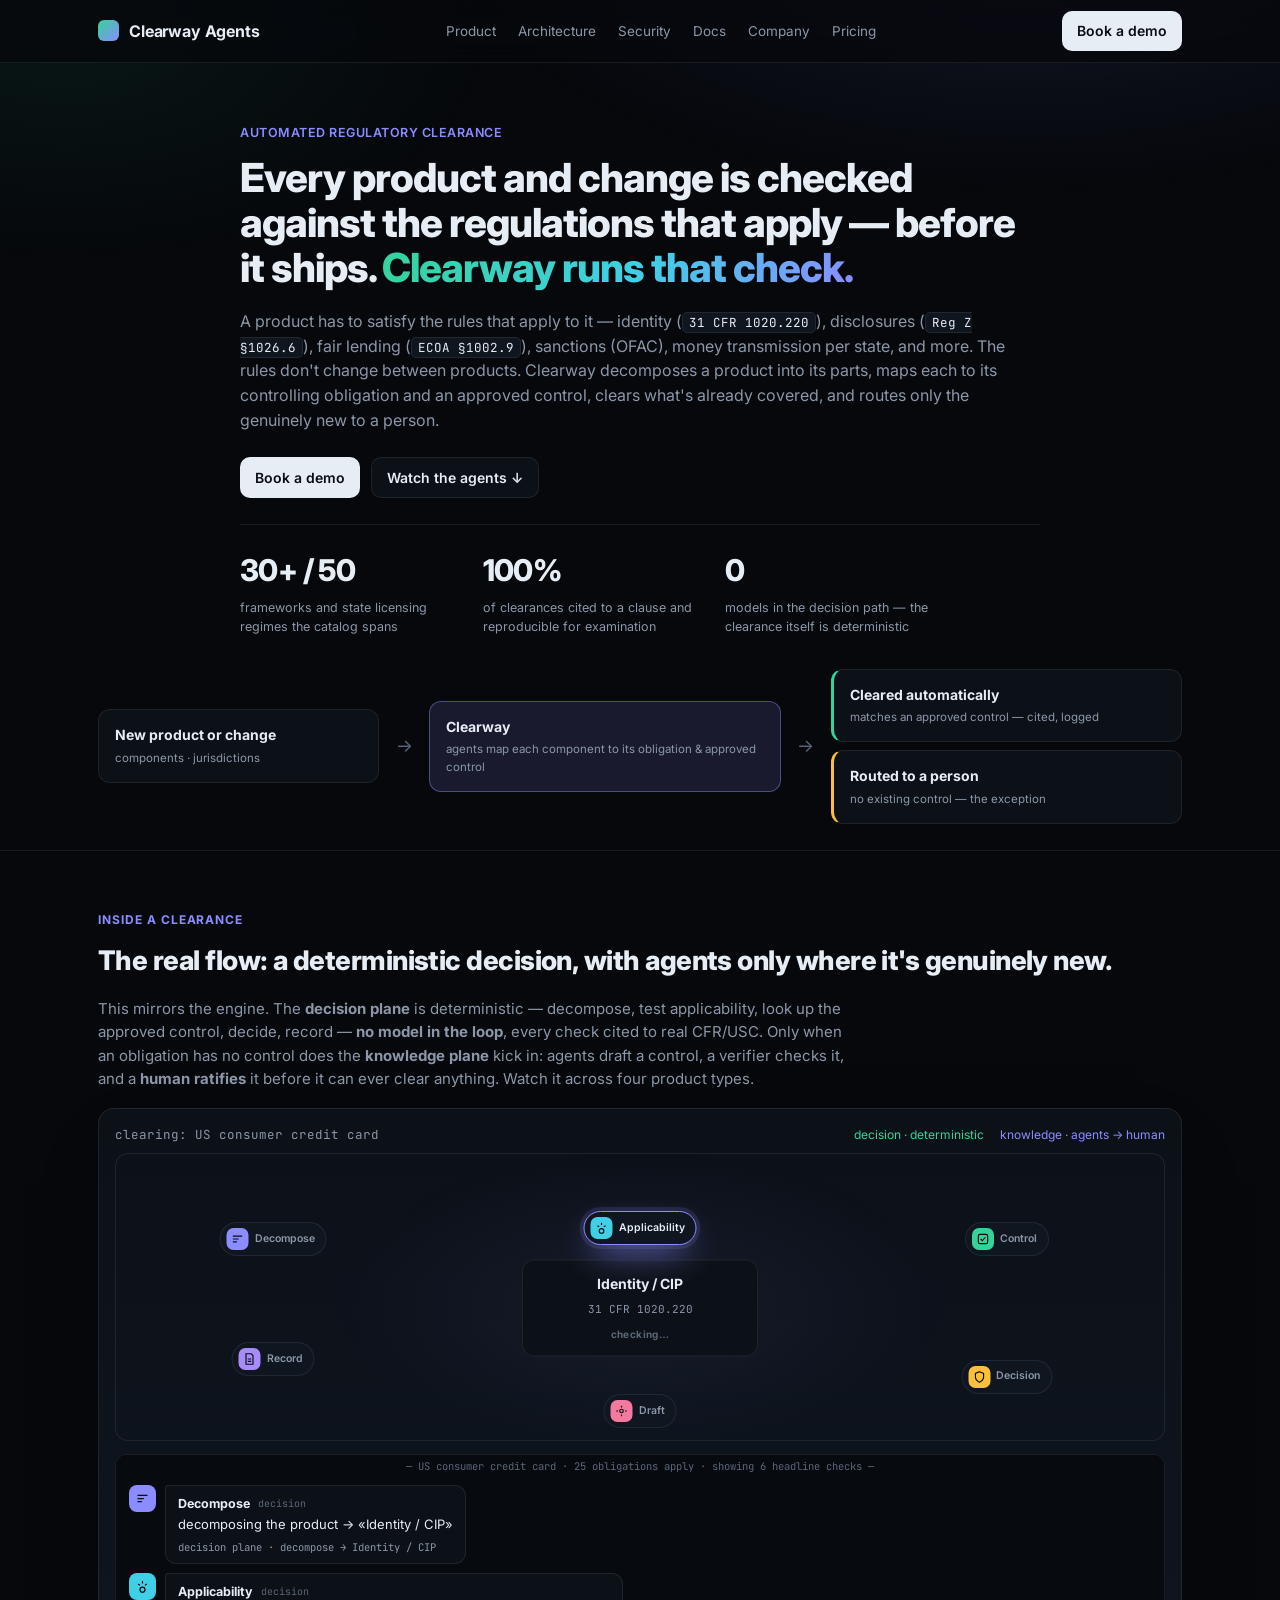
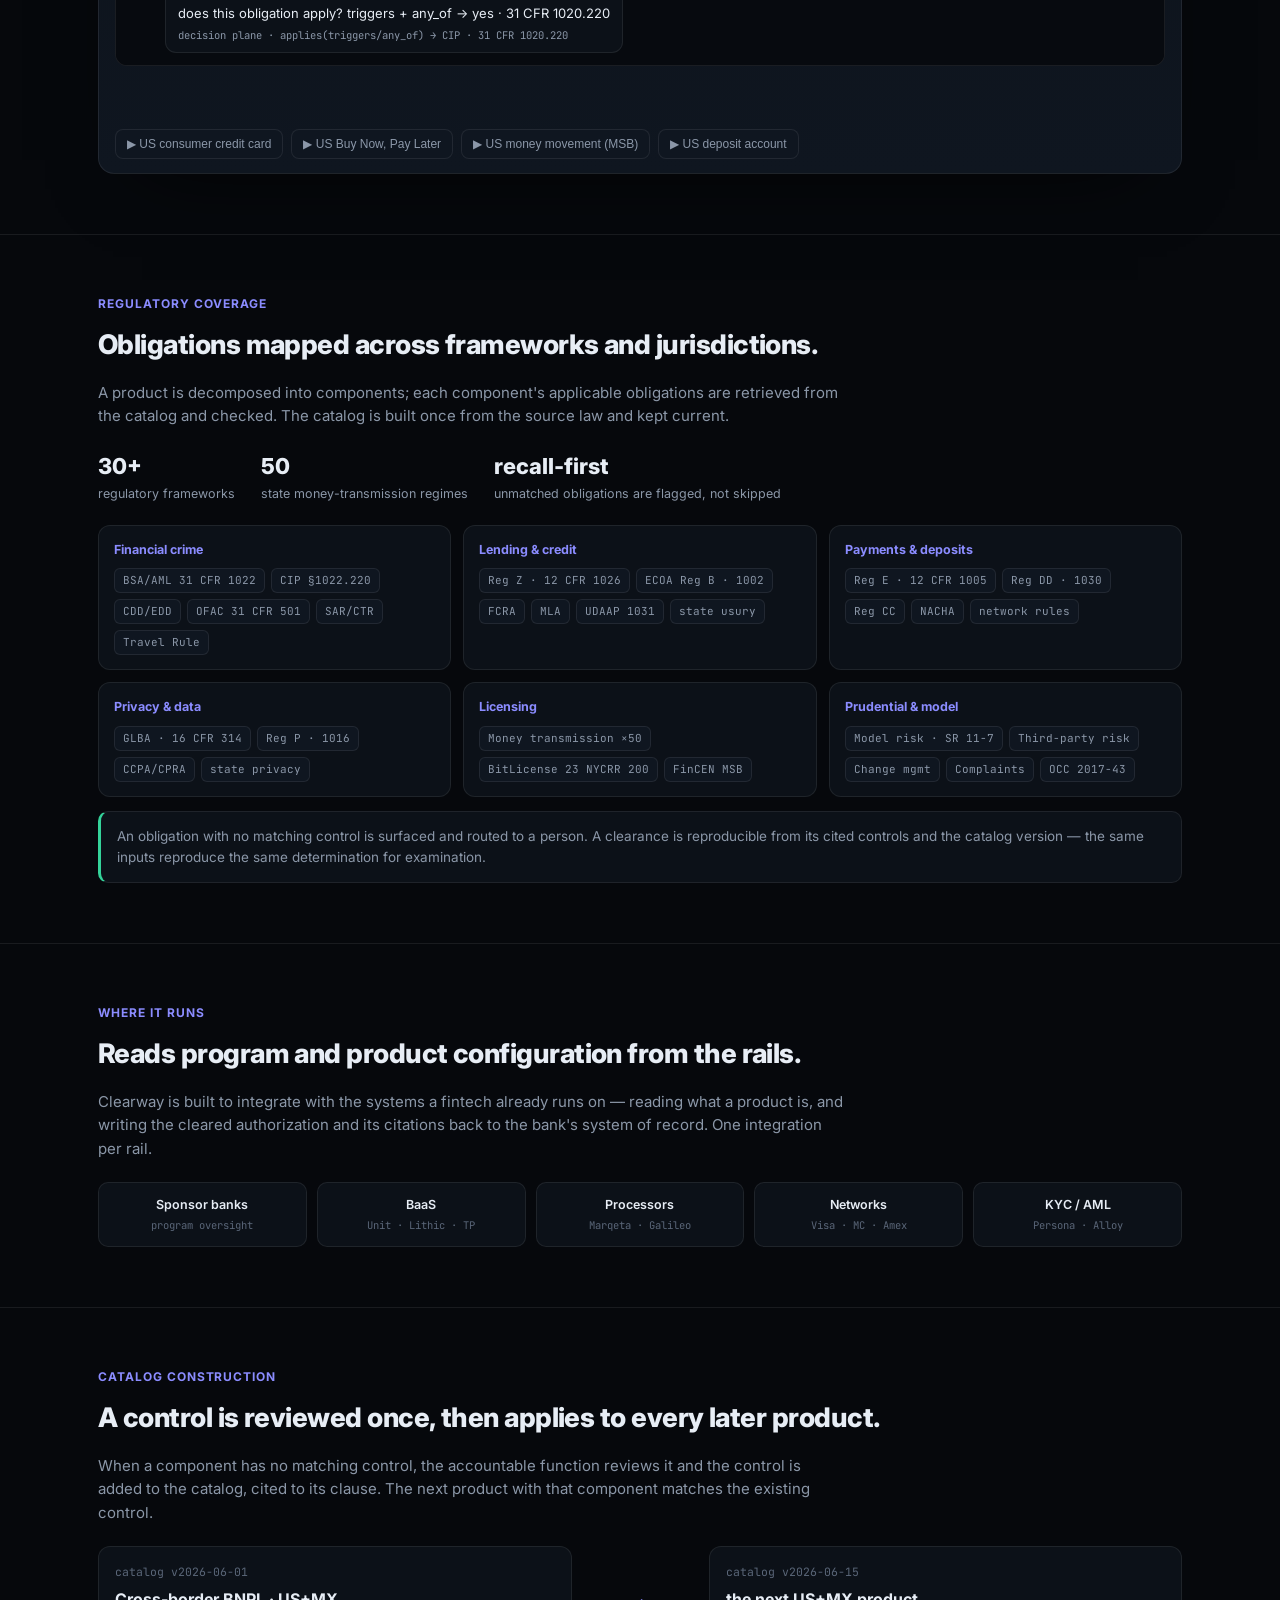
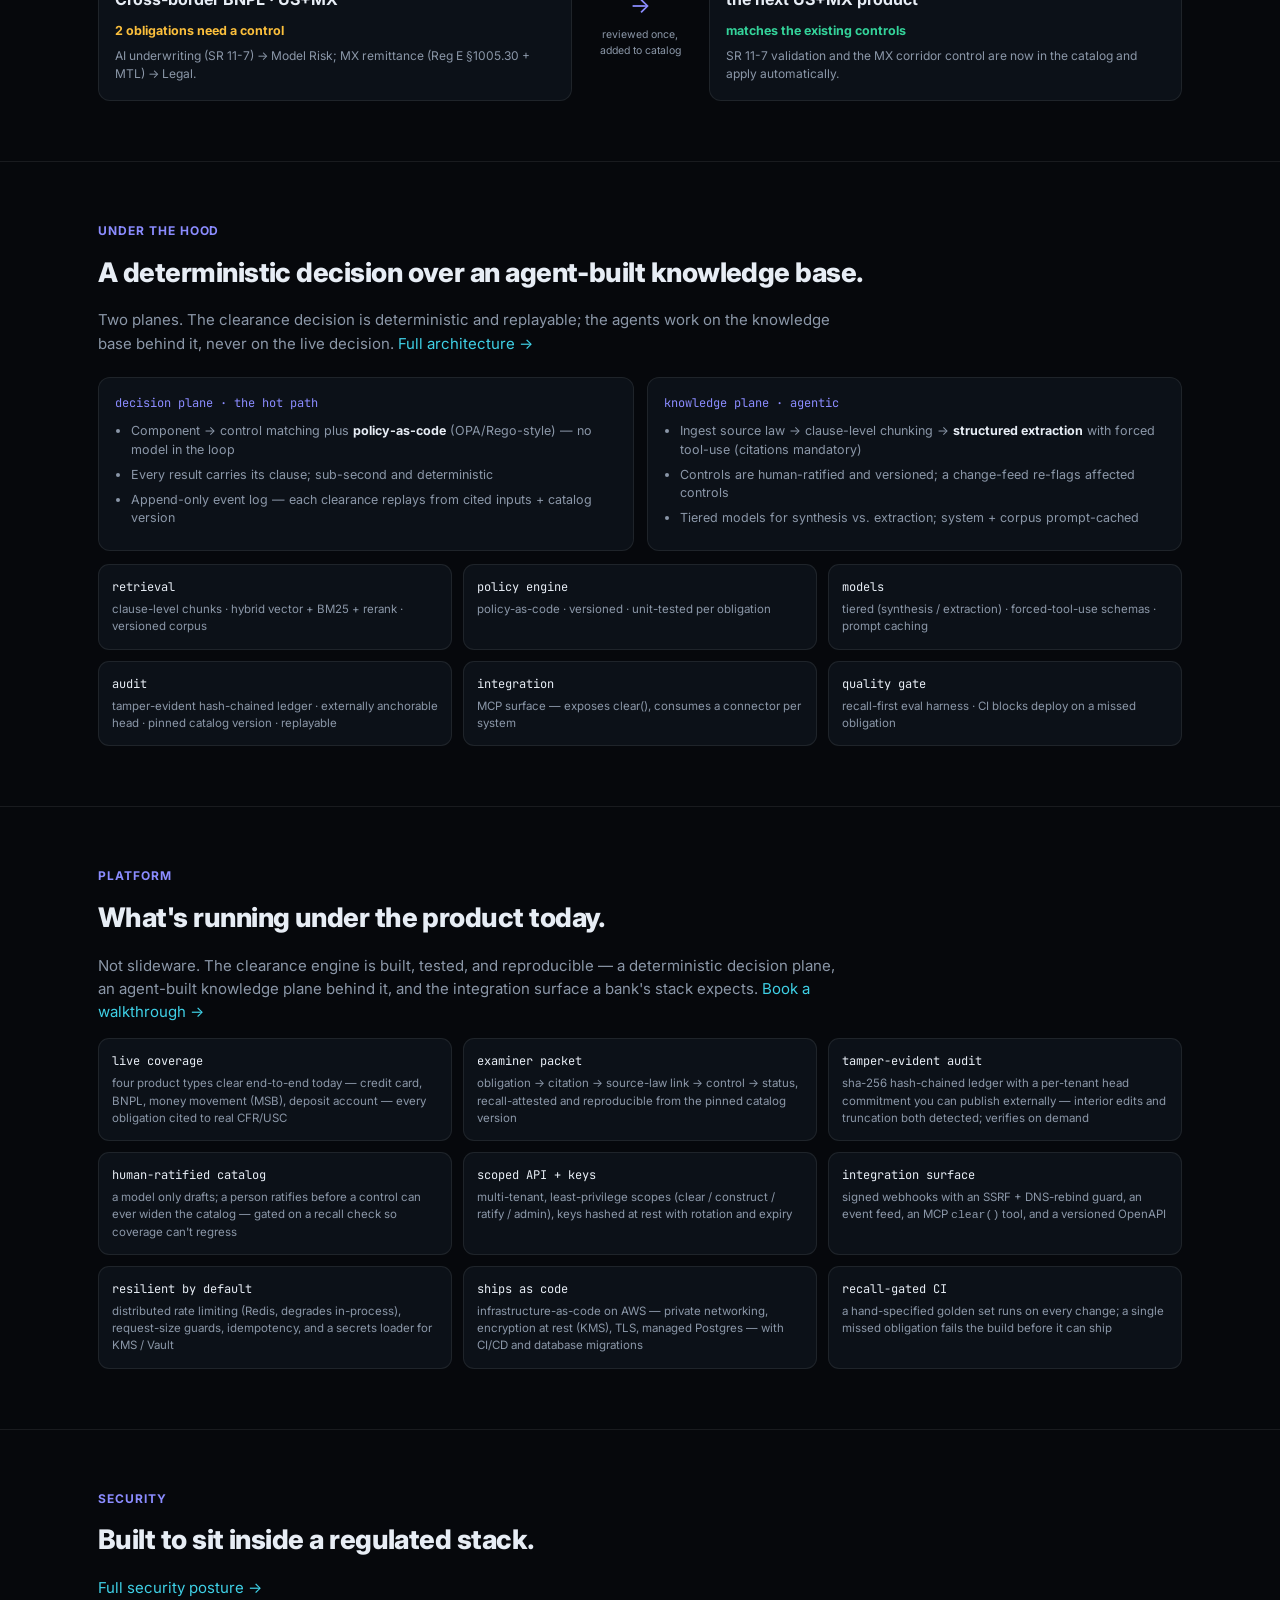
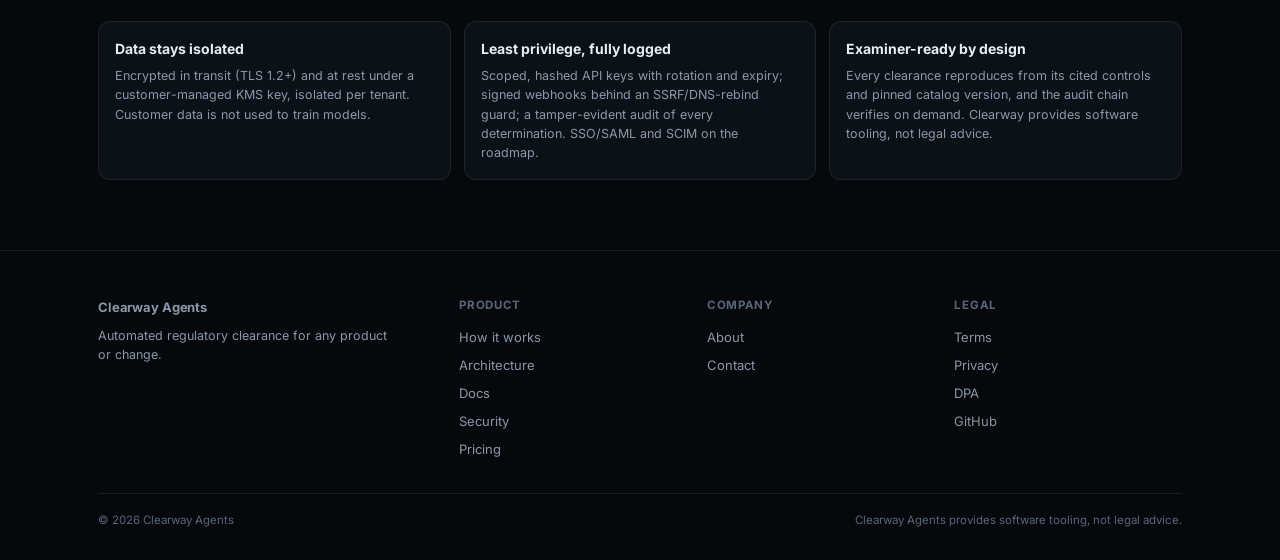
==== index.html @ 65c3081e "Clearway marketing — rendered site (source: private clearway-demo)" ====
<!DOCTYPE html>
<html lang="en">
<head>
<meta charset="UTF-8" />
<meta name="viewport" content="width=device-width, initial-scale=1.0" />
<title>Clearway Agents — automated regulatory clearance</title>
<meta name="description" content="Clearway Agents runs the regulatory clearance check on every product and change — mapping each part to its controlling obligation and an approved control, clearing what's covered and routing only the genuinely new to a person." />
<link rel="canonical" href="https://clearwayagents.ai/" />
<meta property="og:title" content="Clearway Agents — automated regulatory clearance" />
<meta property="og:description" content="Agents map every product to its controlling obligation and an approved control, clear what's covered, and route only the genuinely new to a person." />
<meta property="og:type" content="website" />
<meta property="og:url" content="https://clearwayagents.ai/" />
<meta property="og:image" content="https://clearwayagents.ai/og.svg" />
<meta name="twitter:card" content="summary_large_image" />
<link rel="icon" href="data:image/svg+xml,<svg xmlns='http://www.w3.org/2000/svg' viewBox='0 0 32 32'><rect width='32' height='32' rx='8' fill='%238b8cff'/><rect x='9' y='9' width='14' height='14' rx='4' fill='%2334d39a'/></svg>" />
<link rel="preconnect" href="https://fonts.googleapis.com" />
<link rel="preconnect" href="https://fonts.gstatic.com" crossorigin />
<link href="https://fonts.googleapis.com/css2?family=Inter:wght@400;500;600;700;800&family=JetBrains+Mono:wght@400;500&display=swap" rel="stylesheet" />
<link rel="stylesheet" href="styles.css" />
</head>
<body>

<nav><div class="wrap nav">
  <a class="brand" href="index.html"><span class="mark"></span> Clearway Agents</a>
  <div class="navlinks">
    <a href="product.html">Product</a>
    <a href="architecture.html">Architecture</a>
    <a href="security.html">Security</a>
    <a href="docs.html">Docs</a>
    <a href="company.html">Company</a>
    <a href="pricing.html">Pricing</a>
  </div>
  <a class="btn primary" href="mailto:hello@clearwayagents.ai">Book a demo</a>
</div></nav>

<header class="wrap hero">
  <div class="kicker">Automated regulatory clearance</div>
  <h1>Every product and change is checked against the regulations that apply — before it ships. <span class="g">Clearway runs that check.</span></h1>
  <p class="sub">A product has to satisfy the rules that apply to it — identity (<code>31 CFR 1020.220</code>),
    disclosures (<code>Reg Z §1026.6</code>), fair lending (<code>ECOA §1002.9</code>), sanctions (OFAC),
    money transmission per state, and more. The rules don't change between products. Clearway decomposes a
    product into its parts, maps each to its controlling obligation and an approved control, clears what's
    already covered, and routes only the genuinely new to a person.</p>
  <div class="cta-row">
    <a class="btn primary" href="mailto:hello@clearwayagents.ai">Book a demo</a>
    <a class="btn" href="#run">Watch the agents ↓</a>
  </div>
  <div class="stat">
    <div><div class="big">30+ / 50</div><div class="lbl">frameworks and state licensing regimes the catalog spans</div></div>
    <div><div class="big">100%</div><div class="lbl">of clearances cited to a clause and reproducible for examination</div></div>
    <div><div class="big">0</div><div class="lbl">models in the decision path — the clearance itself is deterministic</div></div>
  </div>
</header>

<section class="hlband"><div class="wrap">
  <div class="flow">
    <div class="fbox">New product or change<small>components · jurisdictions</small></div>
    <div class="far">→</div>
    <div class="fbox lit">Clearway<small>agents map each component to its obligation &amp; approved control</small></div>
    <div class="far">→</div>
    <div class="fsplit">
      <div class="fbox ok">Cleared automatically<small>matches an approved control — cited, logged</small></div>
      <div class="fbox warn">Routed to a person<small>no existing control — the exception</small></div>
    </div>
  </div>
</div></section>

<section class="band" id="run"><div class="wrap">
  <div class="eyebrow">Inside a clearance</div>
  <h2>The real flow: a deterministic decision, with agents only where it's genuinely new.</h2>
  <p class="lead">This mirrors the engine. The <b>decision plane</b> is deterministic — decompose, test applicability,
    look up the approved control, decide, record — <b>no model in the loop</b>, every check cited to real CFR/USC.
    Only when an obligation has no control does the <b>knowledge plane</b> kick in: agents draft a control, a verifier
    checks it, and a <b>human ratifies</b> it before it can ever clear anything. Watch it across four product types.</p>
  <div class="stage">
    <div class="stage-head">
      <span class="t mono" id="stageTitle">clearing: —</span>
      <span class="live" style="gap:16px">
        <span><span class="dot"></span> decision · deterministic</span>
        <span style="color:var(--violet)"><span class="dot" style="background:var(--violet)"></span> knowledge · agents → human</span>
      </span>
    </div>
    <div class="arena" id="arena">
      <div class="workcard" id="workcard"><div class="wt">—</div><div class="wo"></div><div class="ws"></div></div>
    </div>
    <div class="chat" id="chat"></div>
    <div class="road" id="road"></div>
    <div class="verdict" id="verdict"></div>
    <div class="runrow" id="runrow"></div>
  </div>
</div></section>

<section class="band" id="coverage"><div class="wrap">
  <div class="eyebrow">Regulatory coverage</div>
  <h2>Obligations mapped across frameworks and jurisdictions.</h2>
  <p class="lead">A product is decomposed into components; each component's applicable obligations are retrieved
    from the catalog and checked. The catalog is built once from the source law and kept current.</p>
  <div class="covstat">
    <div><b>30+</b>regulatory frameworks</div>
    <div><b>50</b>state money-transmission regimes</div>
    <div><b>recall-first</b>unmatched obligations are flagged, not skipped</div>
  </div>
  <div class="covgrid">
    <div class="covcol"><h4>Financial crime</h4><div class="cc"><span>BSA/AML 31 CFR 1022</span><span>CIP §1022.220</span><span>CDD/EDD</span><span>OFAC 31 CFR 501</span><span>SAR/CTR</span><span>Travel Rule</span></div></div>
    <div class="covcol"><h4>Lending &amp; credit</h4><div class="cc"><span>Reg Z · 12 CFR 1026</span><span>ECOA Reg B · 1002</span><span>FCRA</span><span>MLA</span><span>UDAAP 1031</span><span>state usury</span></div></div>
    <div class="covcol"><h4>Payments &amp; deposits</h4><div class="cc"><span>Reg E · 12 CFR 1005</span><span>Reg DD · 1030</span><span>Reg CC</span><span>NACHA</span><span>network rules</span></div></div>
    <div class="covcol"><h4>Privacy &amp; data</h4><div class="cc"><span>GLBA · 16 CFR 314</span><span>Reg P · 1016</span><span>CCPA/CPRA</span><span>state privacy</span></div></div>
    <div class="covcol"><h4>Licensing</h4><div class="cc"><span>Money transmission ×50</span><span>BitLicense 23 NYCRR 200</span><span>FinCEN MSB</span></div></div>
    <div class="covcol"><h4>Prudential &amp; model</h4><div class="cc"><span>Model risk · SR 11-7</span><span>Third-party risk</span><span>Change mgmt</span><span>Complaints</span><span>OCC 2017-43</span></div></div>
  </div>
  <div class="note">An obligation with no matching control is surfaced and routed to a person. A clearance is reproducible
    from its cited controls and the catalog version — the same inputs reproduce the same determination for examination.</div>
</div></section>

<section class="band"><div class="wrap">
  <div class="eyebrow">Where it runs</div>
  <h2>Reads program and product configuration from the rails.</h2>
  <p class="lead">Clearway is built to integrate with the systems a fintech already runs on — reading what a product is, and writing
    the cleared authorization and its citations back to the bank's system of record. One integration per rail.</p>
  <div class="rails">
    <div class="rail"><div class="rt">Sponsor banks</div><div class="rd">program oversight</div></div>
    <div class="rail"><div class="rt">BaaS</div><div class="rd">Unit · Lithic · TP</div></div>
    <div class="rail"><div class="rt">Processors</div><div class="rd">Marqeta · Galileo</div></div>
    <div class="rail"><div class="rt">Networks</div><div class="rd">Visa · MC · Amex</div></div>
    <div class="rail"><div class="rt">KYC / AML</div><div class="rd">Persona · Alloy</div></div>
  </div>
</div></section>

<section class="band"><div class="wrap">
  <div class="eyebrow">Catalog construction</div>
  <h2>A control is reviewed once, then applies to every later product.</h2>
  <p class="lead">When a component has no matching control, the accountable function reviews it and the control is added
    to the catalog, cited to its clause. The next product with that component matches the existing control.</p>
  <div class="fly">
    <div class="fcard"><div class="fv">catalog v2026-06-01</div><div class="fb">Cross-border BNPL · US+MX</div>
      <div style="color:var(--amber);font-weight:700;font-size:12.5px">2 obligations need a control</div>
      <div style="color:var(--muted);font-size:12px;margin-top:6px">AI underwriting (SR 11-7) → Model Risk; MX remittance (Reg E §1005.30 + MTL) → Legal.</div></div>
    <div class="arrow">→<small>reviewed once, added to catalog</small></div>
    <div class="fcard"><div class="fv">catalog v2026-06-15</div><div class="fb">the next US+MX product</div>
      <div style="color:var(--green);font-weight:700;font-size:12.5px">matches the existing controls</div>
      <div style="color:var(--muted);font-size:12px;margin-top:6px">SR 11-7 validation and the MX corridor control are now in the catalog and apply automatically.</div></div>
  </div>
</div></section>

<section class="band" id="hood"><div class="wrap">
  <div class="eyebrow">Under the hood</div>
  <h2>A deterministic decision over an agent-built knowledge base.</h2>
  <p class="lead">Two planes. The clearance decision is deterministic and replayable; the agents work on the
    knowledge base behind it, never on the live decision. <a href="architecture.html" style="color:var(--cyan)">Full architecture →</a></p>
  <div class="planes">
    <div class="plane">
      <div class="pt">decision plane · the hot path</div>
      <ul>
        <li>Component → control matching plus <b>policy-as-code</b> (OPA/Rego-style) — no model in the loop</li>
        <li>Every result carries its clause; sub-second and deterministic</li>
        <li>Append-only event log — each clearance replays from cited inputs + catalog version</li>
      </ul>
    </div>
    <div class="plane">
      <div class="pt">knowledge plane · agentic</div>
      <ul>
        <li>Ingest source law → clause-level chunking → <b>structured extraction</b> with forced tool-use (citations mandatory)</li>
        <li>Controls are human-ratified and versioned; a change-feed re-flags affected controls</li>
        <li>Tiered models for synthesis vs. extraction; system + corpus prompt-cached</li>
      </ul>
    </div>
  </div>
  <div class="stackgrid">
    <div class="sc"><div class="sk">retrieval</div>clause-level chunks · hybrid vector + BM25 + rerank · versioned corpus</div>
    <div class="sc"><div class="sk">policy engine</div>policy-as-code · versioned · unit-tested per obligation</div>
    <div class="sc"><div class="sk">models</div>tiered (synthesis / extraction) · forced-tool-use schemas · prompt caching</div>
    <div class="sc"><div class="sk">audit</div>tamper-evident hash-chained ledger · externally anchorable head · pinned catalog version · replayable</div>
    <div class="sc"><div class="sk">integration</div>MCP surface — exposes clear(), consumes a connector per system</div>
    <div class="sc"><div class="sk">quality gate</div>recall-first eval harness · CI blocks deploy on a missed obligation</div>
  </div>
</div></section>

<section class="band" id="platform"><div class="wrap">
  <div class="eyebrow">Platform</div>
  <h2>What's running under the product today.</h2>
  <p class="lead">Not slideware. The clearance engine is built, tested, and reproducible — a deterministic
    decision plane, an agent-built knowledge plane behind it, and the integration surface a bank's stack
    expects. <a href="mailto:hello@clearwayagents.ai" style="color:var(--cyan)">Book a walkthrough →</a></p>
  <div class="stackgrid">
    <div class="sc"><div class="sk">live coverage</div>four product types clear end-to-end today — credit card, BNPL, money movement (MSB), deposit account — every obligation cited to real CFR/USC</div>
    <div class="sc"><div class="sk">examiner packet</div>obligation → citation → source-law link → control → status, recall-attested and reproducible from the pinned catalog version</div>
    <div class="sc"><div class="sk">tamper-evident audit</div>sha-256 hash-chained ledger with a per-tenant head commitment you can publish externally — interior edits and truncation both detected; verifies on demand</div>
    <div class="sc"><div class="sk">human-ratified catalog</div>a model only drafts; a person ratifies before a control can ever widen the catalog — gated on a recall check so coverage can't regress</div>
    <div class="sc"><div class="sk">scoped API + keys</div>multi-tenant, least-privilege scopes (clear / construct / ratify / admin), keys hashed at rest with rotation and expiry</div>
    <div class="sc"><div class="sk">integration surface</div>signed webhooks with an SSRF + DNS-rebind guard, an event feed, an MCP <code>clear()</code> tool, and a versioned OpenAPI</div>
    <div class="sc"><div class="sk">resilient by default</div>distributed rate limiting (Redis, degrades in-process), request-size guards, idempotency, and a secrets loader for KMS / Vault</div>
    <div class="sc"><div class="sk">ships as code</div>infrastructure-as-code on AWS — private networking, encryption at rest (KMS), TLS, managed Postgres — with CI/CD and database migrations</div>
    <div class="sc"><div class="sk">recall-gated CI</div>a hand-specified golden set runs on every change; a single missed obligation fails the build before it can ship</div>
  </div>
</div></section>

<section class="band" id="security"><div class="wrap">
  <div class="eyebrow">Security</div>
  <h2>Built to sit inside a regulated stack.</h2>
  <p class="lead"><a href="security.html" style="color:var(--cyan)">Full security posture →</a></p>
  <div class="trust">
    <div class="tc"><div class="th">Data stays isolated</div><div class="td">Encrypted in transit (TLS 1.2+) and at rest under a customer-managed KMS key, isolated per tenant. Customer data is not used to train models.</div></div>
    <div class="tc"><div class="th">Least privilege, fully logged</div><div class="td">Scoped, hashed API keys with rotation and expiry; signed webhooks behind an SSRF/DNS-rebind guard; a tamper-evident audit of every determination. SSO/SAML and SCIM on the roadmap.</div></div>
    <div class="tc"><div class="th">Examiner-ready by design</div><div class="td">Every clearance reproduces from its cited controls and pinned catalog version, and the audit chain verifies on demand. Clearway provides software tooling, not legal advice.</div></div>
  </div>
</div></section>

<footer><div class="wrap">
  <div class="footgrid">
    <div class="fcol"><a class="brand" href="index.html"><span class="mark"></span> Clearway Agents</a><p>Automated regulatory clearance for any product or change.</p></div>
    <div class="fcol"><h5>Product</h5><a href="product.html">How it works</a><a href="architecture.html">Architecture</a><a href="docs.html">Docs</a><a href="security.html">Security</a><a href="pricing.html">Pricing</a></div>
    <div class="fcol"><h5>Company</h5><a href="company.html">About</a><a href="mailto:hello@clearwayagents.ai">Contact</a></div>
    <div class="fcol"><h5>Legal</h5><a href="terms.html">Terms</a><a href="privacy.html">Privacy</a><a href="dpa.html">DPA</a><a href="https://github.com/carlos-rdz/clearway-demo">GitHub</a></div>
  </div>
  <div class="footbar"><span>© 2026 Clearway Agents</span><span>Clearway Agents provides software tooling, not legal advice.</span></div>
</footer>

<script>
const ICON={
  intake:'<svg viewBox="0 0 24 24" fill="none" stroke="currentColor" stroke-width="2"><path d="M4 7h16M4 12h10M4 17h7"/></svg>',
  mcp:'<svg viewBox="0 0 24 24" fill="none" stroke="currentColor" stroke-width="2"><path d="M12 3v4M5 8l3 2M19 8l-3 2M12 21a4 4 0 100-8 4 4 0 000 8z"/></svg>',
  env:'<svg viewBox="0 0 24 24" fill="none" stroke="currentColor" stroke-width="2"><rect x="4" y="4" width="16" height="16" rx="3"/><path d="M8 12l3 3 5-6"/></svg>',
  pol:'<svg viewBox="0 0 24 24" fill="none" stroke="currentColor" stroke-width="2"><path d="M12 3l7 3v6c0 4-3 7-7 9-4-2-7-5-7-9V6z"/></svg>',
  llm:'<svg viewBox="0 0 24 24" fill="none" stroke="currentColor" stroke-width="2"><circle cx="12" cy="12" r="3"/><path d="M12 3v3M12 18v3M3 12h3M18 12h3"/></svg>',
  aud:'<svg viewBox="0 0 24 24" fill="none" stroke="currentColor" stroke-width="2"><path d="M6 3h9l3 3v15H6z"/><path d="M9 12h6M9 16h6"/></svg>'
};
const AGENTS=[{k:'intake',nm:'Intake'},{k:'mcp',nm:'Retrieval'},{k:'env',nm:'Envelope'},{k:'pol',nm:'Policy'},{k:'llm',nm:'Triage'},{k:'aud',nm:'Audit'}];
const ROLE=['Decompose','Applicability','Control','Decision','Draft','Record'];
// which plane each stage belongs to — the decision is deterministic; agents only work in the
// knowledge plane (drafting a control), and a human ratifies it.
const PLANE=['decision','decision','decision','decision · no model','knowledge · agentic','decision'];
const COLOR=['#8b8cff','#3fd0e6','#34d39a','#fbbf3c','#f4799e','#a78bfa'];
const ORBIT=[[15,30],[50,13],[85,30],[85,78],[50,90],[15,72]];

// Headline checks per product type — real obligation IDs, citations, controls and owners. These ~6
// are the watchable subset the agents walk on screen; the verdict shows the real applicable totals.
const PRODUCTS=[
 {name:'US consumer credit card',pt:'credit_card_us',result:'AUTO_CLEARED',
  comps:[
   {ref:'Identity / CIP',id:'CIP',cite:'31 CFR 1020.220',control:'cip_program',partner:'Compliance',state:'cleared'},
   {ref:'Sanctions screening',id:'OFAC',cite:'31 CFR Ch. V',control:'ofac_screening',partner:'Compliance',state:'cleared'},
   {ref:'Cost-of-credit disclosure',id:'REGZ-OPEN',cite:'12 CFR 1026.6(b)',control:'acct_opening_disclosures',partner:'Compliance',state:'cleared'},
   {ref:'Adverse action',id:'ECOA-AA',cite:'12 CFR 1002.9',control:'ecoa_adverse_action',partner:'Fair Lending',state:'cleared'},
   {ref:'Risk-based pricing',id:'FCRA-RBP',cite:'12 CFR 1022.72',control:'risk_based_pricing_notice',partner:'Compliance',state:'cleared'},
   {ref:'Data safeguards',id:'GLBA-SAFEGUARDS',cite:'16 CFR 314',control:'safeguards_program',partner:'Security',state:'cleared'}]},
 {name:'US Buy Now, Pay Later',pt:'bnpl_us',result:'DELTA_REVIEW',
  comps:[
   {ref:'Identity / CIP',id:'CIP',cite:'31 CFR 1020.220',control:'cip_program',partner:'Compliance',state:'cleared'},
   {ref:'Sanctions screening',id:'OFAC',cite:'31 CFR Ch. V',control:'ofac_screening',partner:'Compliance',state:'cleared'},
   {ref:'Closed-end disclosure · >4 installments',id:'BNPL-REGZ-CE',cite:'12 CFR 1026.18',control:'closed_end_disclosures',partner:'Compliance',state:'cleared'},
   {ref:'Military Lending Act',id:'MLA',cite:'32 CFR 232',control:'mla_compliance',partner:'Compliance',state:'cleared'},
   {ref:'Adverse action',id:'ECOA-AA',cite:'12 CFR 1002.9',control:'ecoa_adverse_action',partner:'Fair Lending',state:'cleared'},
   {ref:'State lending license',id:'STATE-LENDING',cite:'varies by state',control:'state_lending_review',partner:'Legal',state:'delta'}]},
 {name:'US money movement (MSB)',pt:'money_movement_us',result:'DELTA_REVIEW',
  comps:[
   {ref:'MSB registration',id:'MSB-REGISTER',cite:'31 CFR 1022.380',control:'msb_registration',partner:'Compliance',state:'cleared'},
   {ref:'AML program',id:'MSB-AML',cite:'31 CFR 1022.210',control:'aml_program',partner:'Compliance',state:'cleared'},
   {ref:'Travel Rule',id:'TRAVEL-RULE',cite:'31 CFR 1010.410(f)',control:'travel_rule',partner:'Compliance',state:'cleared'},
   {ref:'Remittance transfers',id:'REMITTANCE',cite:'12 CFR 1005.30',control:'remittance_rule',partner:'Compliance',state:'cleared'},
   {ref:'Sanctions screening',id:'OFAC',cite:'31 CFR Ch. V',control:'ofac_screening',partner:'Compliance',state:'cleared'},
   {ref:'State money transmission',id:'STATE-MTL',cite:'varies by state',control:'state_mtl_review',partner:'Legal',state:'delta'}]},
 {name:'US deposit account',pt:'deposit_account_us',result:'AUTO_CLEARED',
  comps:[
   {ref:'Identity / CIP',id:'CIP',cite:'31 CFR 1020.220',control:'cip_program',partner:'Compliance',state:'cleared'},
   {ref:'Account disclosures · TISA',id:'REGDD-OPEN',cite:'12 CFR 1030.4',control:'tisa_account_disclosures',partner:'Compliance',state:'cleared'},
   {ref:'Funds availability',id:'REGCC',cite:'12 CFR 229.10',control:'funds_availability',partner:'Operations',state:'cleared'},
   {ref:'Overdraft opt-in',id:'REGE-OVERDRAFT',cite:'12 CFR 1005.17',control:'overdraft_opt_in',partner:'Compliance',state:'cleared'},
   {ref:'FDIC official sign',id:'FDIC-SIGN',cite:'12 CFR 328.3',control:'fdic_signage',partner:'Compliance',state:'cleared'},
   {ref:'Data safeguards',id:'GLBA-SAFEGUARDS',cite:'16 CFR 314',control:'safeguards_program',partner:'Security',state:'cleared'}]}
];

// Real applicable totals per product type, baked in. The catalog itself lives with the PRODUCT
// (the private engine), never on this marketing site.
const TOTALS={credit_card_us:25,bnpl_us:16,money_movement_us:14,deposit_account_us:17};

const arena=document.getElementById('arena'),workcard=document.getElementById('workcard'),
  chat=document.getElementById('chat'),road=document.getElementById('road'),
  verdict=document.getElementById('verdict'),title=document.getElementById('stageTitle');
const sleep=ms=>new Promise(r=>setTimeout(r,ms));
let runToken=0,agents=[];

function buildAgents(){
  agents.forEach(a=>a.remove());agents=[];
  AGENTS.forEach((a,i)=>{const el=document.createElement('div');el.className='fa';
    el.style.left=ORBIT[i][0]+'%';el.style.top=ORBIT[i][1]+'%';el.style.animationDelay=(i*.4)+'s';
    el.innerHTML=`<span class="ic" style="background:${COLOR[i]}">${ICON[a.k]}</span><span class="lb">${ROLE[i]}</span>`;
    arena.appendChild(el);agents.push(el);});
}
buildAgents();

const clauseOf=c=>c.cite;
const partnerOf=c=>c.partner||'a reviewer';
const SAY=[
  c=>`decomposing the product → «${c.ref}»`,
  c=>`does this obligation apply? triggers + any_of → yes · ${c.cite}`,
  c=>c.state==='cleared'?`approved control in the pinned catalog: ${c.control}`:`no approved control for ${c.id} in this program yet`,
  c=>c.state==='cleared'?`deterministic match — ${c.cite} satisfied. No model in this decision.`:`deterministic — ${c.cite} isn't satisfied, so the engine can't self-clear it`,
  c=>c.state==='cleared'?`already covered — nothing for the agents to draft`:`now the agents work: draft a control, a verifier checks it, a human ratifies → ${partnerOf(c)}`,
  c=>`appending a hash-chained, recall-attested entry — replayable for an examiner`
];
const FACT=[
  c=>['',`decision plane · decompose → ${c.ref}`],
  c=>['',`decision plane · applies(triggers/any_of) → ${c.id} · ${c.cite}`],
  c=>c.state==='cleared'?['',`catalog · control ${c.control} ✓`]:['flag',`catalog · no control for ${c.id}`],
  c=>c.state==='cleared'?['ok',`decision · deterministic · ${c.cite} satisfied · 0 models`]:['flag',`decision · deterministic · ${c.cite} → route`],
  c=>c.state==='cleared'?['',`knowledge plane · idle — already covered`]:['flag',`knowledge plane · draft → verify → human ratify → ${partnerOf(c)}`],
  c=>['',`decision plane · audit · hash-chained · recall-attested · packet`]
];
function sysMsg(text){const m=document.createElement('div');m.className='sys';m.textContent=text;chat.appendChild(m);chat.scrollTop=chat.scrollHeight;}
function postMsg(i,c){
  const[kind,receipt]=FACT[i](c);
  const m=document.createElement('div');m.className='msg'+(kind?' '+kind:'');
  m.innerHTML=`<span class="av" style="background:${COLOR[i]};color:#0a0d13">${ICON[AGENTS[i].k]}</span>`+
    `<div class="bub"><div class="mh"><b>${ROLE[i]}</b><span class="ts">${PLANE[i]}</span></div>`+
    `<div class="mx">${SAY[i](c)}</div><div class="cz">${receipt}</div></div>`;
  chat.appendChild(m);chat.scrollTop=chat.scrollHeight;return kind;
}
function roadBlock(c){const b=document.createElement('div');b.className='block '+c.state;b.style.animation='fadeIn .35s both';
  b.innerHTML=`<div class="bt">${c.ref}<span class="st">${c.state==='cleared'?'CLEARED':'→ HUMAN'}</span></div><div class="bc">${c.cite}</div>`;
  road.appendChild(b);}

async function processComp(c,me){
  workcard.className='workcard';
  workcard.querySelector('.wt').textContent=c.ref;
  workcard.querySelector('.wo').textContent='';
  workcard.querySelector('.ws').textContent='checking…';
  for(let i=0;i<6;i++){
    if(me!==runToken)return;
    const ag=agents[i];
    // The knowledge-plane agent (Draft) only engages when an obligation has no control. For a
    // cleared item it stays idle in orbit — agents never touch a covered determination.
    const engage=!(i===4 && c.state==='cleared');
    if(engage){ag.style.left='50%';ag.style.top='26%';ag.classList.add('working');}
    postMsg(i,c);
    if(i===1)workcard.querySelector('.wo').textContent=clauseOf(c);
    if(i===3){const ok=c.state==='cleared';workcard.classList.add(ok?'cleared':'delta');
      workcard.querySelector('.ws').textContent=ok?'CLEARED':'→ ROUTED TO A PERSON';}
    const dwell=i===3?1200:(i===4?(c.state==='cleared'?650:1500):880);
    await sleep(dwell);
    if(me!==runToken)return;
    if(engage){ag.classList.remove('working');ag.style.left=ORBIT[i][0]+'%';ag.style.top=ORBIT[i][1]+'%';}
    await sleep(330);
  }
  roadBlock(c);
  await sleep(420);
}

const badge='display:inline-block;margin:6px 0 0 8px;padding:2px 9px;border-radius:20px;font-size:11px;font-weight:700;background:rgba(255,255,255,.06);color:var(--muted)';
async function run(idx){
  const me=++runToken,p=PRODUCTS[idx];
  title.textContent='clearing: '+p.name;
  chat.innerHTML='';road.innerHTML='';verdict.className='verdict';verdict.innerHTML='';
  agents.forEach((ag,i)=>{ag.classList.remove('working');ag.style.left=ORBIT[i][0]+'%';ag.style.top=ORBIT[i][1]+'%';});
  const total=TOTALS[p.pt]||p.comps.length, routed=p.comps.filter(c=>c.state==='delta').length, cleared=total-routed;
  sysMsg('— '+p.name+' · '+total+' obligations apply · showing '+p.comps.length+' headline checks —');
  await sleep(900);
  for(const c of p.comps){if(me!==runToken)return;await processComp(c,me);}
  if(me!==runToken)return;
  const auto=routed===0;
  const sum=`${total} obligations apply · ${cleared} cleared · ${routed} routed`;
  sysMsg(auto?'auto-cleared — 0 routed to a person':'delta review — '+routed+' routed to an owner');
  verdict.className='verdict show '+(auto?'cleared':'delta');
  verdict.innerHTML=`<span class="vt">${auto?'AUTO_CLEARED':'DELTA_REVIEW'}</span><span class="vs">${sum}</span>`+
    `<span style="${badge}">deterministic · 0 models</span><span style="${badge}">audit-chain ✓</span><span style="${badge}">reproducible · packet</span>`;
}

const runrow=document.getElementById('runrow');
PRODUCTS.forEach((p,i)=>{const b=document.createElement('button');b.className='chipbtn';
  b.textContent='▶ '+p.name;b.onclick=()=>{auto=false;run(i);};runrow.appendChild(b);});
let auto=true,loopIdx=0;
async function loop(){while(true){if(auto){await run(loopIdx);if(!auto)return;await sleep(3600);loopIdx=(loopIdx+1)%PRODUCTS.length;}else{await sleep(900);}}}
run(0).then(()=>{loopIdx=1;setTimeout(loop,3200);});
</script>
</body>
</html>
---- styles.css ----
:root{
  --bg:#06080c; --panel:#0c1118; --panel2:#0f1620; --border:rgba(255,255,255,.08);
  --text:#e7edf5; --muted:#8b97a8; --faint:#5a6678;
  --green:#34d39a; --green-dim:rgba(52,211,154,.12);
  --amber:#fbbf3c; --amber-dim:rgba(251,191,60,.12);
  --violet:#8b8cff; --violet-dim:rgba(139,140,255,.14); --cyan:#3fd0e6;
}
*{box-sizing:border-box}
html{scroll-behavior:smooth}
body{margin:0;background:var(--bg);color:var(--text);font-family:Inter,system-ui,sans-serif;-webkit-font-smoothing:antialiased;line-height:1.55;overflow-x:hidden}
body::before{content:"";position:fixed;inset:0;z-index:-1;pointer-events:none;
  background:radial-gradient(1000px 480px at 80% -10%,rgba(139,140,255,.12),transparent 60%),radial-gradient(720px 380px at 5% 4%,rgba(52,211,154,.07),transparent 60%);}
a{color:inherit;text-decoration:none}
.wrap{max-width:1140px;margin:0 auto;padding:0 28px}
.mono{font-family:"JetBrains Mono",monospace}

nav{position:sticky;top:0;z-index:50;backdrop-filter:blur(12px);background:rgba(6,8,12,.72);border-bottom:1px solid var(--border)}
.nav{display:flex;align-items:center;justify-content:space-between;height:62px}
.brand{display:flex;align-items:center;gap:10px;font-weight:700;letter-spacing:-.01em;color:var(--text)}
.mark{width:21px;height:21px;border-radius:6px;background:linear-gradient(135deg,var(--green),var(--violet));flex:none}
.navlinks{display:flex;gap:22px}
.navlinks a{font-size:13.5px;color:var(--muted);transition:.15s}.navlinks a:hover{color:var(--text)}
.btn{display:inline-flex;align-items:center;gap:8px;font-weight:600;font-size:14px;cursor:pointer;border-radius:10px;padding:9px 15px;border:1px solid var(--border);background:var(--panel);color:var(--text);transition:.16s}
.btn:hover{border-color:rgba(255,255,255,.22)}
.btn.primary{background:#e7edf5;color:#0a0d13;border:none}

header.hero{max-width:800px;padding:60px 0 26px}
h1{font-size:40px;line-height:1.12;letter-spacing:-.025em;margin:0;font-weight:800}
h1 .g{background:linear-gradient(120deg,var(--green),var(--cyan) 55%,var(--violet));-webkit-background-clip:text;background-clip:text;color:transparent}
.kicker{font-size:12.5px;font-weight:600;letter-spacing:.04em;color:var(--violet);text-transform:uppercase;margin-bottom:14px}
.sub{color:var(--muted);font-size:16px;margin:18px 0 24px}
.sub code,.prose code,.kv code{font-family:"JetBrains Mono",monospace;font-size:12.5px;color:var(--text);background:var(--panel2);border:1px solid var(--border);border-radius:5px;padding:1px 6px}
.cta-row{display:flex;gap:11px;flex-wrap:wrap}
.stat{margin-top:26px;display:flex;gap:30px;flex-wrap:wrap;border-top:1px solid var(--border);padding-top:22px}
.stat .big{font-size:30px;font-weight:800;letter-spacing:-.02em;color:var(--text)}
.stat .lbl{color:var(--muted);font-size:12.5px;max-width:17em;margin-top:4px}

.hlband{padding:6px 0 26px}
.flow{display:grid;grid-template-columns:1fr 30px 1.25fr 30px 1.25fr;gap:10px;align-items:center}
.fbox{border:1px solid var(--border);background:var(--panel);border-radius:12px;padding:14px 16px;font-weight:700;font-size:14px}
.fbox small{display:block;font-weight:400;font-size:11.5px;color:var(--muted);margin-top:4px}
.fbox.lit{border-color:rgba(139,140,255,.45);background:var(--violet-dim)}
.fsplit{display:grid;gap:8px}
.fbox.ok{border-left:3px solid var(--green)} .fbox.warn{border-left:3px solid var(--amber)}
.far{color:var(--faint);text-align:center;font-size:18px}

.stage{background:linear-gradient(180deg,var(--panel),var(--panel2));border:1px solid var(--border);border-radius:16px;padding:16px 16px 14px;box-shadow:0 30px 80px -44px rgba(0,0,0,.9);margin-top:18px}
.stage-head{display:flex;align-items:center;justify-content:space-between;margin-bottom:8px}
.stage-head .t{font-size:12.5px;color:var(--muted)}
.live{display:flex;align-items:center;gap:7px;font-size:12px;color:var(--green)}
.live .dot{width:7px;height:7px;border-radius:50%;background:var(--green);animation:ping 1.8s infinite}
@keyframes ping{0%{box-shadow:0 0 0 0 rgba(52,211,154,.5)}70%{box-shadow:0 0 0 7px rgba(52,211,154,0)}100%{box-shadow:0 0 0 0 rgba(52,211,154,0)}}

.arena{position:relative;height:288px;border:1px solid var(--border);border-radius:13px;overflow:hidden;background:radial-gradient(440px 220px at 50% 52%,rgba(139,140,255,.07),transparent 70%)}
.workcard{position:absolute;left:50%;top:54%;transform:translate(-50%,-50%);width:236px;border:1px solid var(--border);background:var(--panel);border-radius:12px;padding:13px 15px;text-align:center;z-index:1;transition:border-color .3s,box-shadow .3s}
.workcard .wt{font-weight:700;font-size:14px}
.workcard .wo{font-family:"JetBrains Mono",monospace;font-size:11px;color:var(--muted);margin-top:6px;min-height:14px}
.workcard .ws{margin-top:9px;font-size:10px;font-weight:700;letter-spacing:.04em;color:var(--faint)}
.workcard.cleared{border-color:rgba(52,211,154,.55);box-shadow:0 0 26px -10px var(--green)}.workcard.cleared .ws{color:var(--green)}
.workcard.delta{border-color:rgba(251,191,60,.55);box-shadow:0 0 26px -10px var(--amber)}.workcard.delta .ws{color:var(--amber)}
.fa{position:absolute;display:flex;align-items:center;gap:6px;transform:translate(-50%,-50%);border:1px solid var(--border);background:var(--panel2);border-radius:999px;padding:5px 11px 5px 6px;z-index:3;
  transition:left .6s cubic-bezier(.45,0,.25,1),top .6s cubic-bezier(.45,0,.25,1),box-shadow .3s,border-color .3s;animation:drift 4s ease-in-out infinite}
.fa .ic{width:22px;height:22px;border-radius:7px;display:flex;align-items:center;justify-content:center;color:#0a0d13}
.fa .ic svg{width:14px;height:14px}
.fa .lb{font-size:10.5px;font-weight:600;color:var(--muted);white-space:nowrap}
.fa.working{border-color:var(--violet);box-shadow:0 0 0 4px var(--violet-dim),0 14px 34px -10px var(--violet);z-index:6}
.fa.working .lb{color:var(--text)}
@keyframes drift{0%,100%{margin-top:0}50%{margin-top:-7px}}

.chat{height:212px;overflow-y:auto;background:#070a0f;border:1px solid var(--border);border-radius:12px;padding:12px 13px;margin-top:13px;display:flex;flex-direction:column;gap:9px}
.chat .sys{align-self:center;font-size:10.5px;color:var(--faint);font-family:"JetBrains Mono",monospace;padding:2px 0}
.msg{display:flex;gap:9px;align-items:flex-start;animation:msgin .3s both}
@keyframes msgin{from{opacity:0;transform:translateY(6px)}to{opacity:1;transform:none}}
.msg .av{width:27px;height:27px;border-radius:8px;flex:none;display:flex;align-items:center;justify-content:center}
.msg .av svg{width:15px;height:15px}
.msg .bub{background:var(--panel);border:1px solid var(--border);border-radius:11px;border-top-left-radius:3px;padding:8px 12px}
.msg .mh{display:flex;align-items:center;gap:8px;margin-bottom:2px}
.msg .mh b{font-size:12.5px}.msg .mh .ts{font-size:10px;color:var(--faint);font-family:"JetBrains Mono",monospace}
.msg .mx{font-size:13px;color:var(--text);line-height:1.45}
.msg .cz{margin-top:5px;font-size:10.5px;color:var(--muted);font-family:"JetBrains Mono",monospace}
.msg.flag .bub{border-color:rgba(251,191,60,.4)}.msg.ok .bub{border-color:rgba(52,211,154,.35)}

.road{display:flex;flex-wrap:wrap;gap:8px;margin-top:12px}
.block{flex:1;min-width:168px;border-radius:9px;border:1px solid var(--border);padding:9px 11px;background:var(--panel)}
.block.cleared{border-left:3px solid var(--green)}.block.delta{border-left:3px solid var(--amber);background:var(--amber-dim)}
.block .bt{font-weight:600;font-size:12.5px;display:flex;justify-content:space-between;gap:8px}
.block .bt .st{font-size:9.5px;font-weight:700;letter-spacing:.03em}
.block.cleared .st{color:var(--green)}.block.delta .st{color:var(--amber)}
.block .bc{font-size:10.5px;color:var(--muted);margin-top:3px;font-family:"JetBrains Mono",monospace}
.verdict{margin-top:12px;border-radius:10px;border:1px solid var(--border);padding:12px 14px;display:flex;align-items:center;justify-content:space-between;gap:10px;opacity:0}
.verdict.show{animation:fadeIn .4s forwards}@keyframes fadeIn{to{opacity:1}}
.verdict.cleared{border-color:rgba(52,211,154,.45);background:var(--green-dim)}.verdict.delta{border-color:rgba(251,191,60,.45);background:var(--amber-dim)}
.verdict .vt{font-weight:800;font-size:14px}.verdict.cleared .vt{color:var(--green)}.verdict.delta .vt{color:var(--amber)}
.verdict .vs{font-size:11.5px;color:var(--muted)}
.runrow{display:flex;gap:8px;margin-top:13px;flex-wrap:wrap}
.chipbtn{font-size:12px;cursor:pointer;border:1px solid var(--border);background:var(--panel2);border-radius:8px;padding:7px 11px;color:var(--muted);transition:.15s}
.chipbtn:hover{color:var(--text);border-color:rgba(255,255,255,.2)}

section.band{padding:60px 0;border-top:1px solid var(--border)}
.eyebrow{font-size:12px;font-weight:700;letter-spacing:.08em;text-transform:uppercase;color:var(--violet)}
h2{font-size:27px;letter-spacing:-.02em;margin:11px 0 8px;font-weight:800}
.lead{color:var(--muted);font-size:15px;max-width:50em}

.covstat{display:flex;gap:26px;margin-top:22px;flex-wrap:wrap}
.covstat div{font-size:12.5px;color:var(--muted)}.covstat b{display:block;color:var(--text);font-size:22px;font-weight:800}
.covgrid{display:grid;grid-template-columns:repeat(3,1fr);gap:12px;margin-top:22px}
.covcol{border:1px solid var(--border);background:var(--panel);border-radius:12px;padding:14px 15px}
.covcol h4{margin:0 0 9px;font-size:12.5px;color:var(--violet)}
.cc{display:flex;flex-wrap:wrap;gap:6px}
.cc span{font-size:11px;color:var(--muted);border:1px solid var(--border);border-radius:6px;padding:3px 8px;background:var(--panel2);font-family:"JetBrains Mono",monospace}
.hard{display:grid;grid-template-columns:repeat(5,1fr);gap:10px;margin-top:14px}
.hc{border:1px solid var(--border);border-radius:10px;padding:12px;background:var(--panel);font-size:11.5px;color:var(--muted);line-height:1.5}
.hc b{display:block;color:var(--text);font-size:12px;margin-bottom:4px}
.note{margin-top:14px;border:1px solid var(--border);border-left:3px solid var(--green);background:var(--panel);border-radius:10px;padding:14px 16px;font-size:13.5px;color:var(--muted)}
.note b{color:var(--text)}

.rails{display:grid;grid-template-columns:repeat(5,1fr);gap:10px;margin-top:22px}
.rail{border:1px solid var(--border);background:var(--panel);border-radius:10px;padding:12px;text-align:center}
.rail .rt{font-size:12.5px;font-weight:600}.rail .rd{font-size:10.5px;color:var(--faint);margin-top:3px;font-family:"JetBrains Mono",monospace}

.fly{margin-top:22px;display:grid;grid-template-columns:1fr auto 1fr;gap:16px;align-items:center}
.fcard{border:1px solid var(--border);background:var(--panel);border-radius:12px;padding:16px}
.fcard .fv{font-size:11.5px;color:var(--faint);font-family:"JetBrains Mono",monospace}.fcard .fb{font-weight:700;margin:6px 0 10px}
.arrow{font-size:22px;color:var(--violet);text-align:center}.arrow small{display:block;font-size:10.5px;color:var(--muted);margin-top:5px;max-width:10em}

.planes{display:grid;grid-template-columns:1fr 1fr;gap:13px;margin-top:22px}
.plane{border:1px solid var(--border);background:var(--panel);border-radius:12px;padding:16px}
.plane .pt{font-family:"JetBrains Mono",monospace;font-size:12px;color:var(--violet);margin-bottom:10px}
.plane ul{margin:0;padding-left:16px}.plane li{font-size:12.5px;color:var(--muted);margin-bottom:7px;line-height:1.45}.plane li b{color:var(--text)}
.stackgrid{display:grid;grid-template-columns:repeat(3,1fr);gap:11px;margin-top:13px}
.sc{border:1px solid var(--border);background:var(--panel);border-radius:11px;padding:13px;font-size:11.5px;color:var(--muted);line-height:1.5}
.sc .sk{font-family:"JetBrains Mono",monospace;font-size:12px;color:var(--text);margin-bottom:5px}

.trust{display:grid;grid-template-columns:repeat(3,1fr);gap:13px;margin-top:22px}
.tc{border:1px solid var(--border);background:var(--panel);border-radius:12px;padding:16px}
.tc .th{font-weight:700;font-size:14px;margin-bottom:6px}.tc .td{font-size:12.5px;color:var(--muted)}

footer{border-top:1px solid var(--border);padding:46px 0 30px;margin-top:10px}
.footgrid{display:grid;grid-template-columns:1.5fr 1fr 1fr 1fr;gap:20px;padding:0 0 26px}
.fcol h5{font-size:11.5px;text-transform:uppercase;letter-spacing:.06em;color:var(--faint);margin:0 0 12px}
.fcol a{display:block;font-size:13px;color:var(--muted);margin-bottom:8px;transition:.15s}.fcol a:hover{color:var(--text)}
.fcol .brand{margin-bottom:10px}.fcol p{font-size:12.5px;color:var(--muted);margin:0;max-width:24em;line-height:1.5}
.footbar{display:flex;justify-content:space-between;gap:14px;flex-wrap:wrap;border-top:1px solid var(--border);padding-top:18px;font-size:11.5px;color:var(--faint)}

/* ---- subpage primitives ---- */
.pagehead{padding:54px 0 30px;border-bottom:1px solid var(--border)}
.pagehead .kicker{margin-bottom:12px}
.pagehead h1{font-size:34px}
.pagehead .lead{margin-top:14px;font-size:16px}
.crumbs{font-size:12px;color:var(--faint);margin-bottom:16px}.crumbs a{color:var(--muted)}.crumbs a:hover{color:var(--text)}
.prose{max-width:760px;color:var(--muted);font-size:15px;line-height:1.7}
.prose h2{font-size:22px;margin:34px 0 10px;color:var(--text)}
.prose h3{font-size:16px;margin:26px 0 8px;color:var(--text)}
.prose p{margin:0 0 14px}
.prose ul,.prose ol{margin:0 0 16px;padding-left:20px}.prose li{margin-bottom:8px}
.prose a{color:var(--cyan);border-bottom:1px solid rgba(63,208,230,.3)}
.prose strong{color:var(--text)}
.prose hr{border:0;border-top:1px solid var(--border);margin:28px 0}
.prose small{color:var(--faint)}
pre{background:#05070b;border:1px solid var(--border);border-radius:11px;padding:14px 16px;overflow:auto;font-family:"JetBrains Mono",monospace;font-size:12.5px;line-height:1.6;color:var(--text);margin:0 0 16px}
pre .c{color:var(--faint)}pre .k{color:var(--violet)}pre .s{color:var(--green)}pre .n{color:var(--cyan)}
.tiers{display:grid;grid-template-columns:repeat(3,1fr);gap:14px;margin-top:24px}
.tier{border:1px solid var(--border);background:var(--panel);border-radius:14px;padding:22px}
.tier.feat{border-color:rgba(139,140,255,.45);background:linear-gradient(180deg,var(--violet-dim),transparent)}
.tier .tn{font-weight:700;font-size:16px}.tier .tp{font-size:26px;font-weight:800;margin:10px 0 4px}.tier .tp small{font-size:12px;color:var(--muted);font-weight:500}
.tier .td{font-size:12.5px;color:var(--muted);margin-bottom:14px;min-height:34px}
.tier ul{list-style:none;margin:0 0 18px;padding:0}.tier li{font-size:12.5px;color:var(--muted);margin-bottom:9px;padding-left:18px;position:relative}
.tier li::before{content:"→";position:absolute;left:0;color:var(--green)}
.team{display:grid;grid-template-columns:repeat(auto-fill,minmax(220px,1fr));gap:14px;margin-top:22px}
.member{border:1px solid var(--border);background:var(--panel);border-radius:12px;padding:16px}
.member .mn{font-weight:700;font-size:14px}.member .mr{font-size:12px;color:var(--violet);margin:2px 0 8px;font-family:"JetBrains Mono",monospace}.member .mb{font-size:12.5px;color:var(--muted);line-height:1.5}
.member.open{border-style:dashed}
.cards{display:grid;grid-template-columns:repeat(2,1fr);gap:13px;margin-top:22px}
.card{border:1px solid var(--border);background:var(--panel);border-radius:12px;padding:18px}
.card h3{margin:0 0 7px;font-size:15px}.card p{margin:0;font-size:13px;color:var(--muted);line-height:1.55}
.kv{display:grid;grid-template-columns:160px 1fr;gap:8px 18px;margin:18px 0;font-size:13px}
.kv dt{color:var(--faint);font-family:"JetBrains Mono",monospace;font-size:12px}.kv dd{margin:0;color:var(--muted)}
.posts{display:flex;flex-direction:column;gap:14px;margin-top:24px;max-width:760px}
.postcard{border:1px solid var(--border);background:var(--panel);border-radius:12px;padding:18px;transition:.16s}
.postcard:hover{border-color:rgba(255,255,255,.2)}
.postcard .pd{font-size:11.5px;color:var(--faint);font-family:"JetBrains Mono",monospace;margin-bottom:6px}
.postcard h3{margin:0 0 6px;font-size:17px}.postcard p{margin:0;font-size:13.5px;color:var(--muted)}
.bignum{display:grid;grid-template-columns:repeat(3,1fr);gap:14px;margin-top:24px}
.bignum .n{font-size:30px;font-weight:800;color:var(--text)}.bignum .l{font-size:12.5px;color:var(--muted);margin-top:4px;max-width:18em}
.cta-band{border:1px solid var(--border);background:linear-gradient(180deg,var(--violet-dim),transparent);border-radius:16px;padding:30px;margin:46px 0 0;text-align:center}
.cta-band h2{font-size:24px}.cta-band p{color:var(--muted);font-size:14px;margin:8px auto 18px;max-width:40em}
.disc{font-size:11.5px;color:var(--faint);margin-top:18px;border-top:1px solid var(--border);padding-top:14px;max-width:760px}

@media(max-width:900px){h1{font-size:32px}.flow{grid-template-columns:1fr}.far{transform:rotate(90deg)}.arena{height:330px}
  .covgrid{grid-template-columns:1fr}.hard{grid-template-columns:1fr 1fr}.rails{grid-template-columns:repeat(2,1fr)}
  .planes{grid-template-columns:1fr}.stackgrid{grid-template-columns:1fr}.trust{grid-template-columns:1fr}.fly{grid-template-columns:1fr}.arrow{transform:rotate(90deg)}
  .tiers{grid-template-columns:1fr}.cards{grid-template-columns:1fr}.kv{grid-template-columns:1fr}}
@media(max-width:760px){.navlinks{display:none}.footgrid{grid-template-columns:1fr 1fr}}
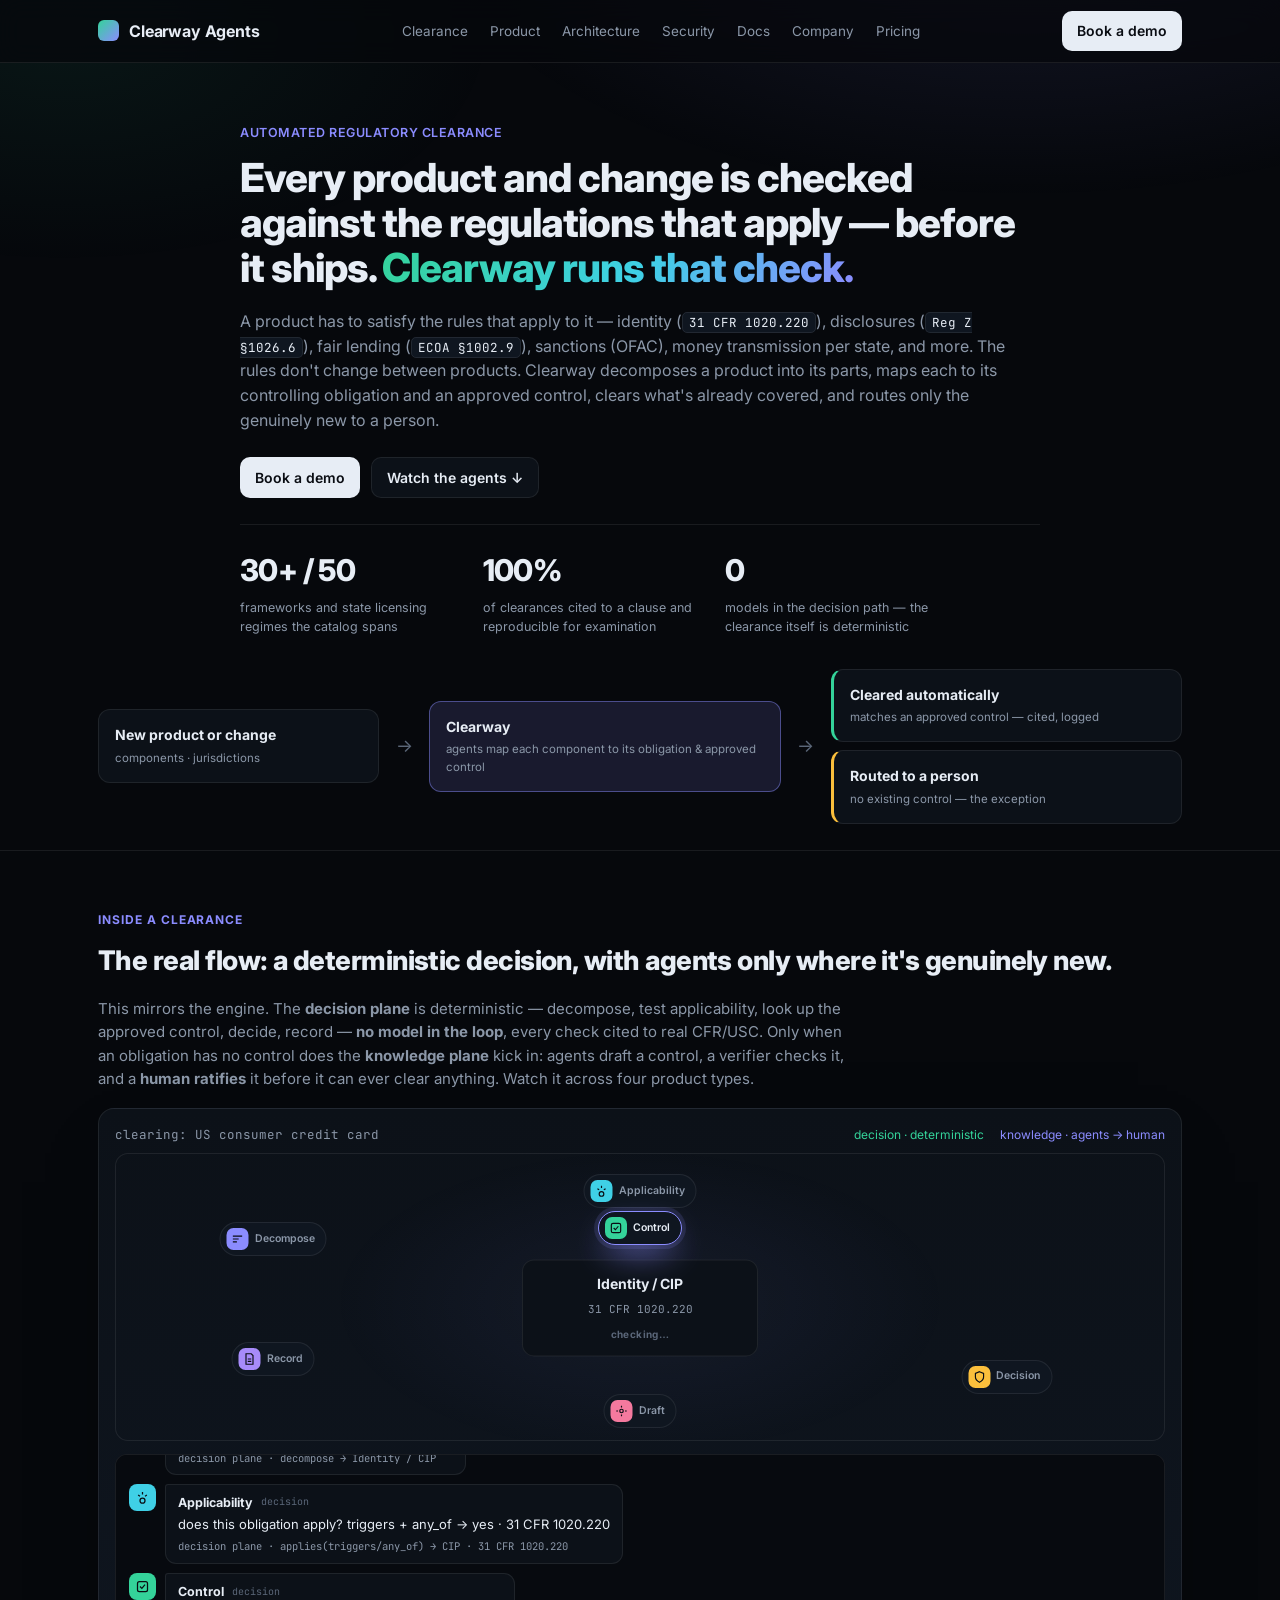
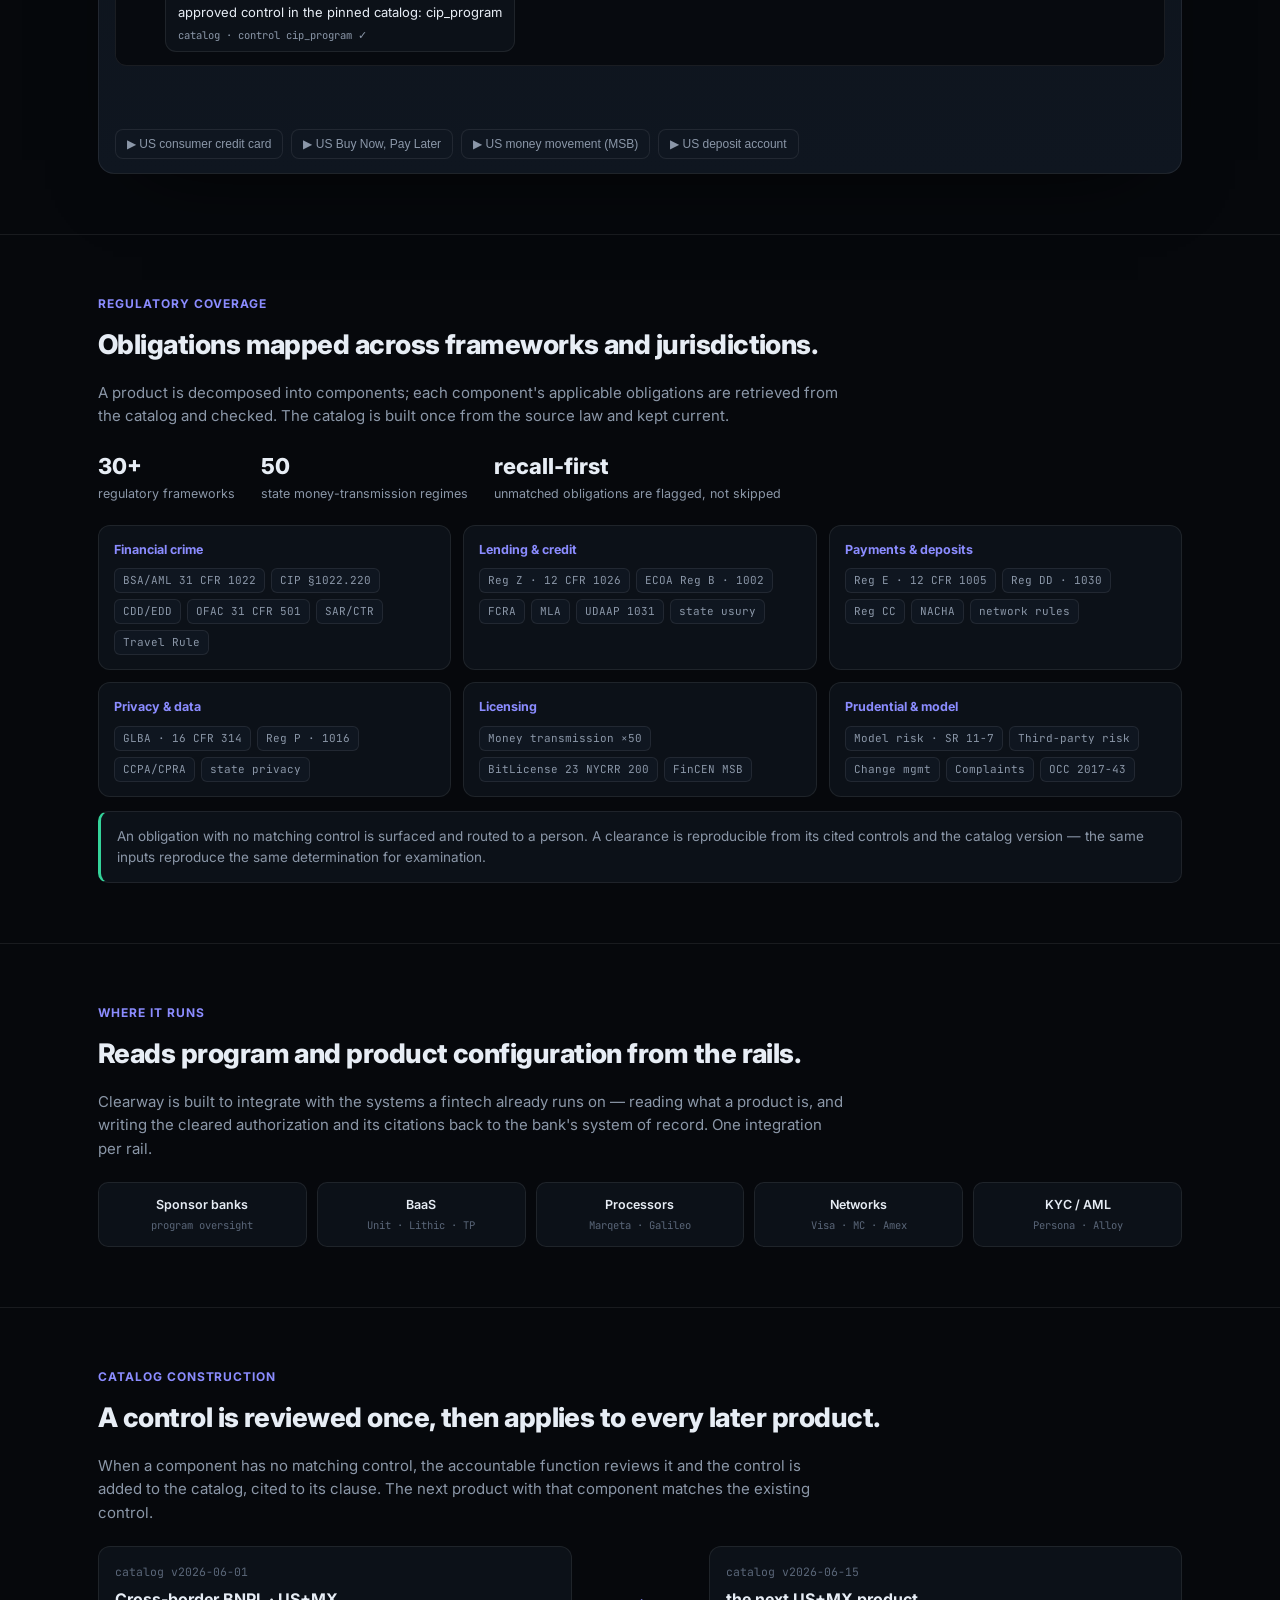
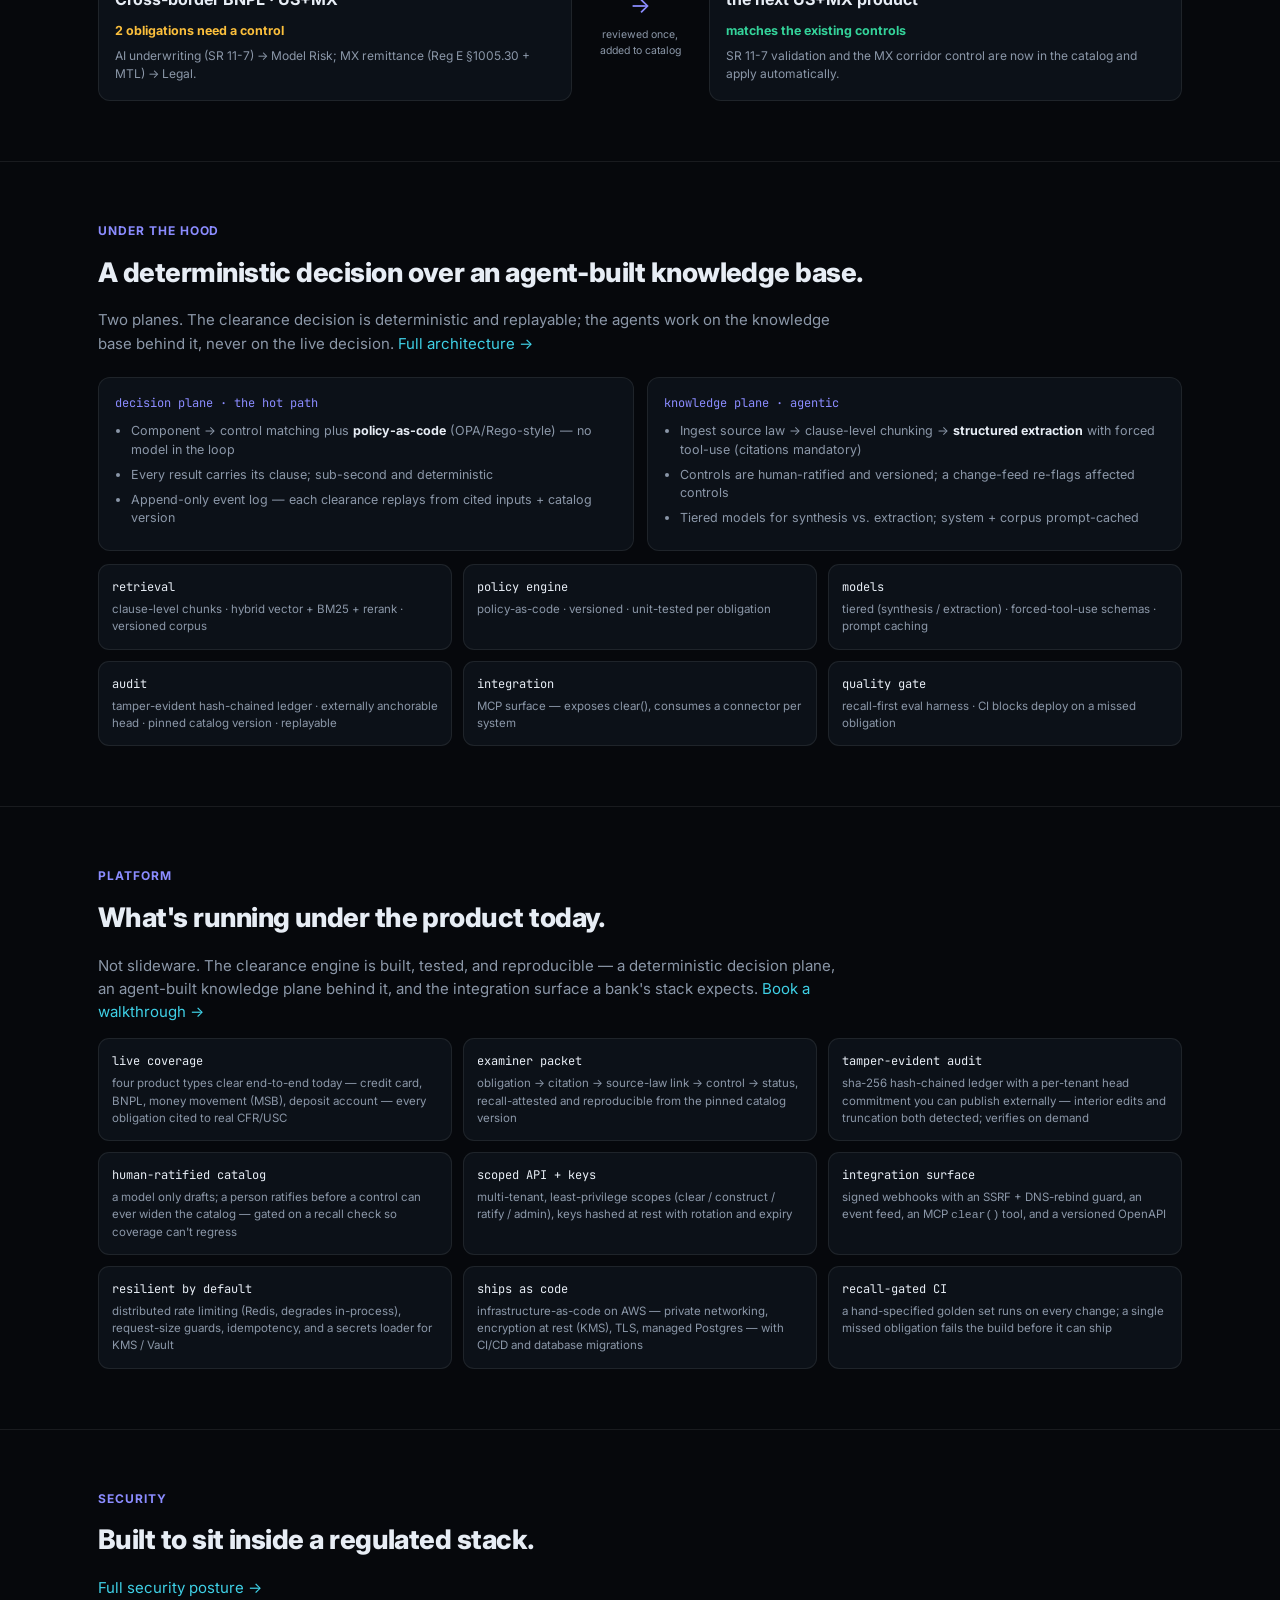
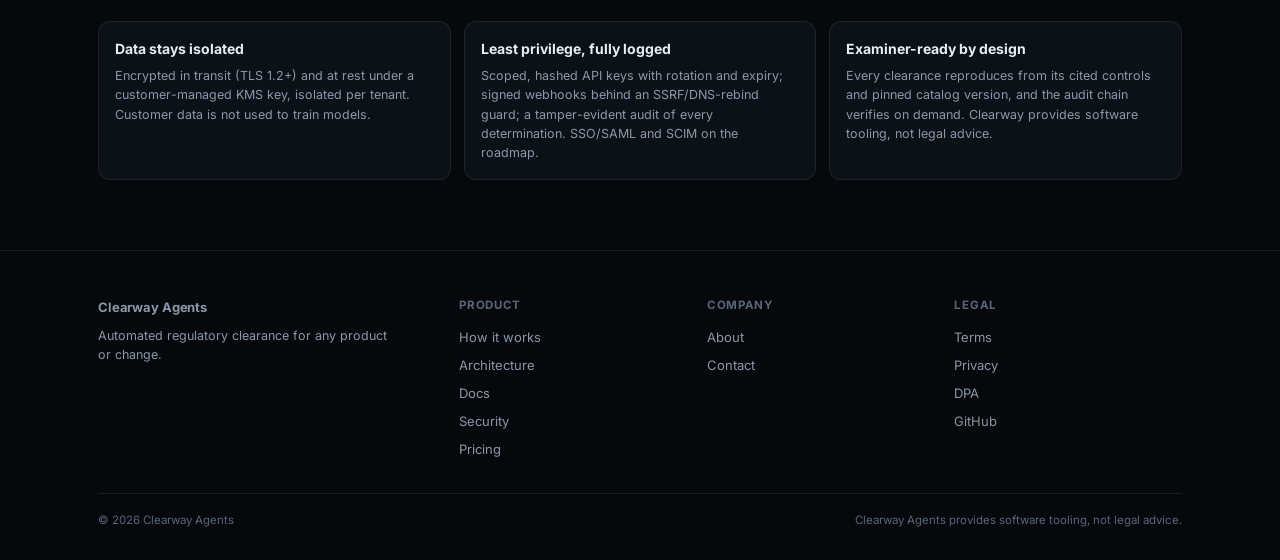
==== commit 44fbbe77: "Publish marketing site 2026-06-21T20:23Z" ====
--- a/index.html
+++ b/index.html
@@ -23,6 +23,7 @@
 <nav><div class="wrap nav">
   <a class="brand" href="index.html"><span class="mark"></span> Clearway Agents</a>
   <div class="navlinks">
+    <a href="clearance.html">Clearance</a>
     <a href="product.html">Product</a>
     <a href="architecture.html">Architecture</a>
     <a href="security.html">Security</a>
--- a/styles.css
+++ b/styles.css
@@ -4,6 +4,7 @@
   --green:#34d39a; --green-dim:rgba(52,211,154,.12);
   --amber:#fbbf3c; --amber-dim:rgba(251,191,60,.12);
   --violet:#8b8cff; --violet-dim:rgba(139,140,255,.14); --cyan:#3fd0e6;
+  --pink:#f4799e; --pink-dim:rgba(244,121,158,.12);   /* contested / adversarial-challenger accent */
 }
 *{box-sizing:border-box}
 html{scroll-behavior:smooth}
